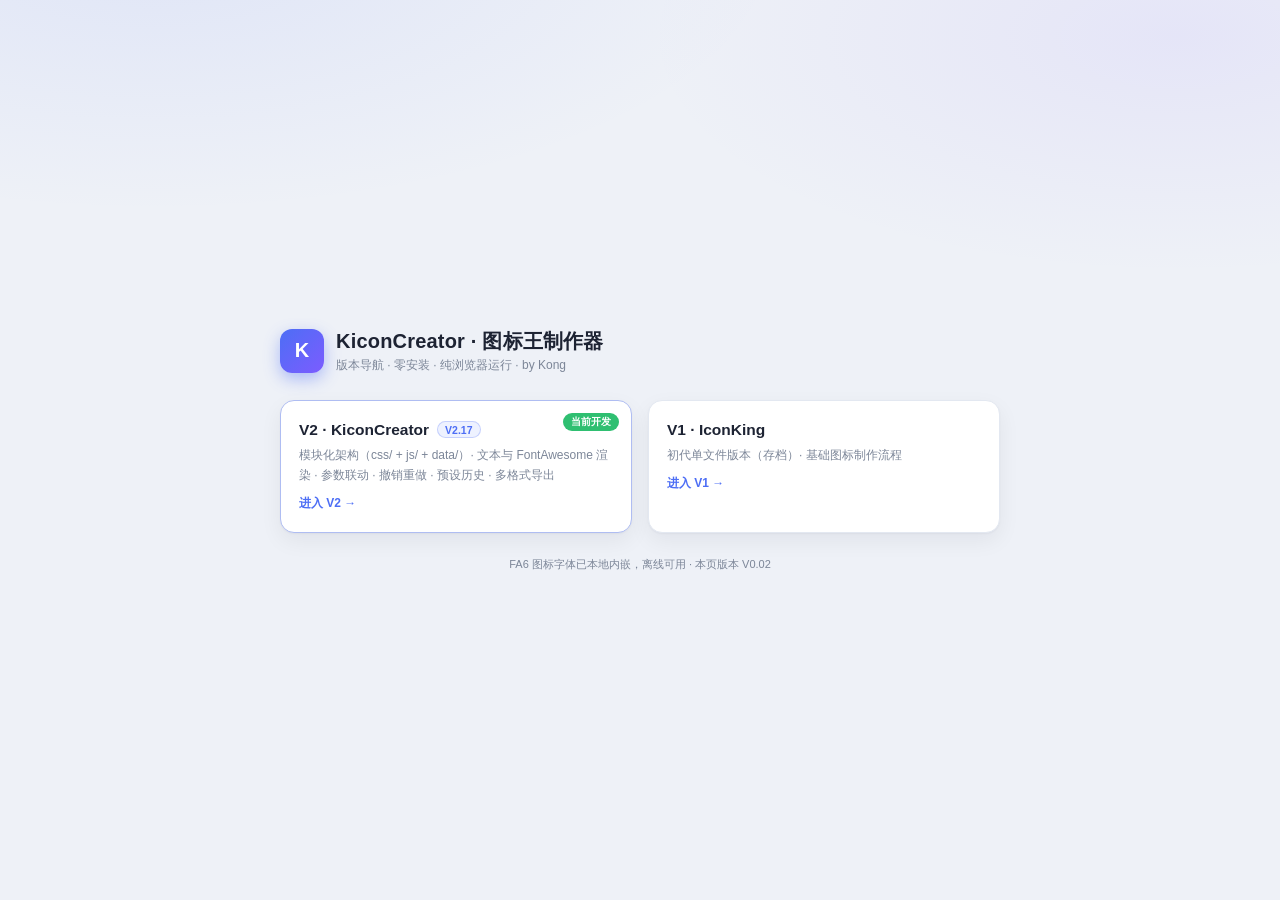
==== index.html @ 6e0a4759 "feat: 发布 V2.17 版本，新增形状与外框功能 本次更新完整实现了形状与外框模块，包括： 1. 新增bgshape.js形状几何引擎，支持无/圆形/圆角方形/正3~8边形/3~8角星等形状，实" ====
<!DOCTYPE html>
<html lang="zh-CN">
<head>
<meta charset="utf-8">
<meta name="viewport" content="width=device-width,initial-scale=1">
<title>KiconCreator · 版本导航</title>
<!-- 版本：V0.09 -->
<style>
:root{--bg:#eef1f7;--panel:#ffffff;--border:#e3e8f1;--text:#1d2333;--muted:#7c8698;--accent:#4d6ef5;--accent-2:#7c5cff;--soft:#eef2ff;--ok:#2fbf71}
*{box-sizing:border-box}
body{margin:0;min-height:100vh;display:grid;place-items:center;font-family:-apple-system,BlinkMacSystemFont,"Segoe UI","PingFang SC","Hiragino Sans GB","Microsoft YaHei",sans-serif;font-size:14px;color:var(--text);background:var(--bg);background-image:radial-gradient(900px 380px at 12% -6%,color-mix(in srgb,var(--accent) 9%,transparent),transparent 70%),radial-gradient(760px 340px at 92% 4%,color-mix(in srgb,var(--accent-2) 8%,transparent),transparent 70%);background-attachment:fixed}
.wrap{width:min(720px,92vw);padding:40px 0}
.head{display:flex;align-items:center;gap:12px;margin-bottom:26px}
.logo{width:44px;height:44px;border-radius:12px;flex:none;background:linear-gradient(135deg,var(--accent),var(--accent-2));color:#fff;font-weight:800;font-size:20px;display:grid;place-items:center;box-shadow:0 6px 16px color-mix(in srgb,var(--accent) 42%,transparent)}
h1{margin:0;font-size:20px;letter-spacing:.2px}
.head p{margin:2px 0 0;font-size:12px;color:var(--muted)}
.cards{display:grid;grid-template-columns:1fr 1fr;gap:16px}
@media (max-width:560px){.cards{grid-template-columns:1fr}}
.card{position:relative;display:block;padding:20px 18px;background:var(--panel);border:1px solid var(--border);border-radius:14px;text-decoration:none;color:var(--text);box-shadow:0 1px 2px rgba(16,24,40,.04),0 8px 22px rgba(16,24,40,.06);transition:.15s}
.card:hover{transform:translateY(-3px);border-color:var(--accent);box-shadow:0 12px 30px rgba(16,24,40,.12)}
.card h2{margin:0 0 6px;font-size:15.5px;display:flex;align-items:center;gap:8px}
.card .ver{display:inline-block;font-size:10.5px;font-weight:600;padding:1.5px 7px;border-radius:99px;background:var(--soft);color:var(--accent);border:1px solid color-mix(in srgb,var(--accent) 26%,transparent)}
.card p{margin:0;font-size:12px;color:var(--muted);line-height:1.7}
.card .go{display:inline-block;margin-top:10px;font-size:12px;font-weight:700;color:var(--accent)}
.card.primary{border-color:color-mix(in srgb,var(--accent) 35%,var(--border))}
.card.primary::after{content:"当前开发";position:absolute;top:12px;right:12px;font-size:10px;font-weight:700;color:#fff;background:var(--ok);padding:2px 8px;border-radius:99px}
.foot{margin-top:24px;text-align:center;font-size:11px;color:var(--muted)}
</style>
</head>
<body>
<main class="wrap">
  <header class="head">
    <div class="logo">K</div>
    <div>
      <h1>KiconCreator · 图标王制作器</h1>
      <p>版本导航 · 零安装 · 纯浏览器运行 · by Kong</p>
    </div>
  </header>
  <section class="cards">
    <a class="card primary" href="V2/index.html">
      <h2>V2 · KiconCreator <span class="ver">V2.17</span></h2>
      <p>模块化架构（css/ + js/ + data/）· 文本与 FontAwesome 渲染 · 参数联动 · 撤销重做 · 预设历史 · 多格式导出</p>
      <span class="go">进入 V2 →</span>
    </a>
    <a class="card" href="V1/IconMaker.html">
      <h2>V1 · IconKing</h2>
      <p>初代单文件版本（存档）· 基础图标制作流程</p>
      <span class="go">进入 V1 →</span>
    </a>
  </section>
  <footer class="foot">FA6 图标字体已本地内嵌，离线可用 · 本页版本 V0.02</footer>
</main>
</body>
</html>
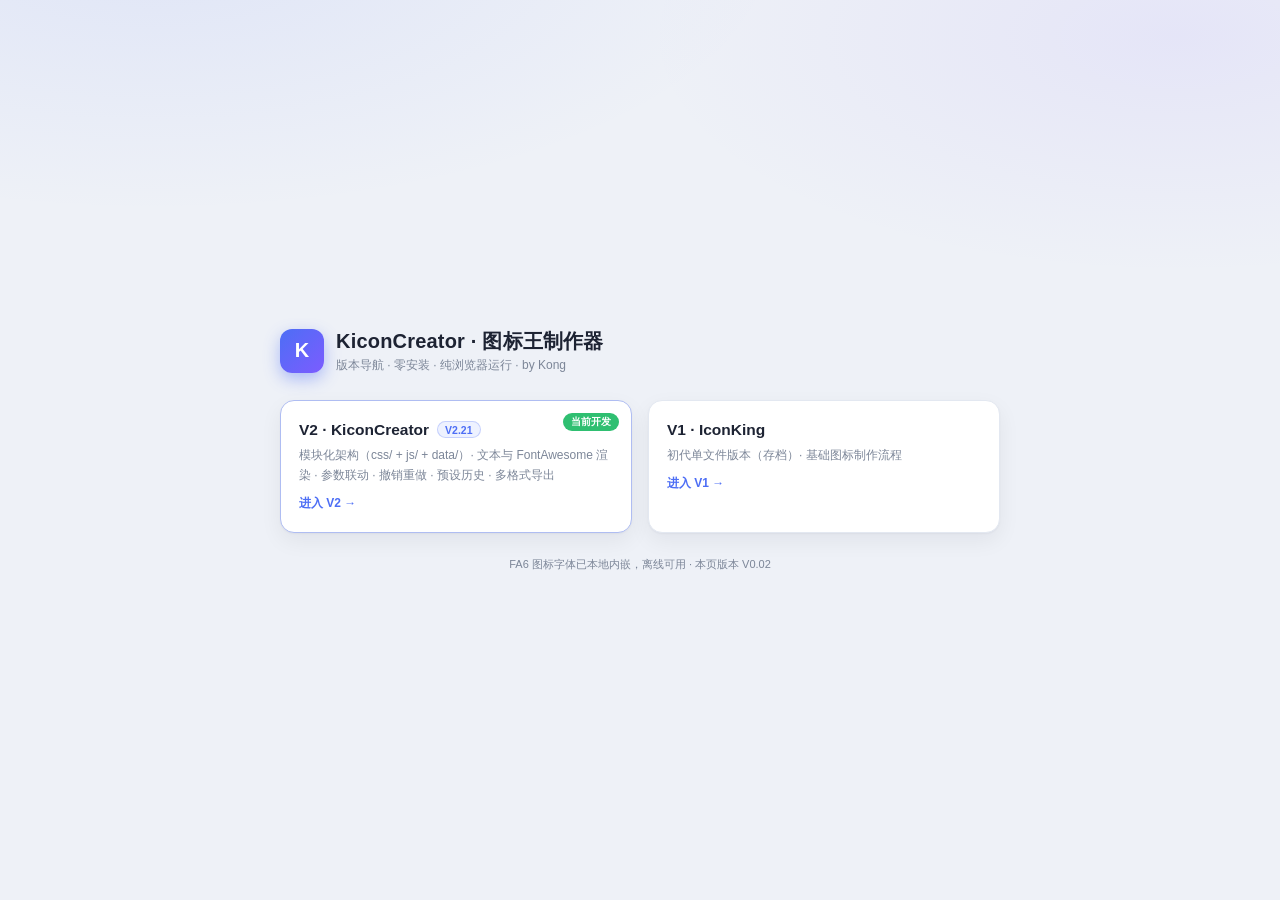
==== commit a04a9e5d: "chore: release v2.21 并完成本地预设体系重构 - 简化本地预设为单一来源 presets/index.js，支持直接手工编辑粘贴导出的预设JSON - 移除内置示例预设，预设列表内" ====
--- a/index.html
+++ b/index.html
@@ -38,7 +38,7 @@
   </header>
   <section class="cards">
     <a class="card primary" href="V2/index.html">
-      <h2>V2 · KiconCreator <span class="ver">V2.17</span></h2>
+      <h2>V2 · KiconCreator <span class="ver">V2.21</span></h2>
       <p>模块化架构（css/ + js/ + data/）· 文本与 FontAwesome 渲染 · 参数联动 · 撤销重做 · 预设历史 · 多格式导出</p>
       <span class="go">进入 V2 →</span>
     </a>
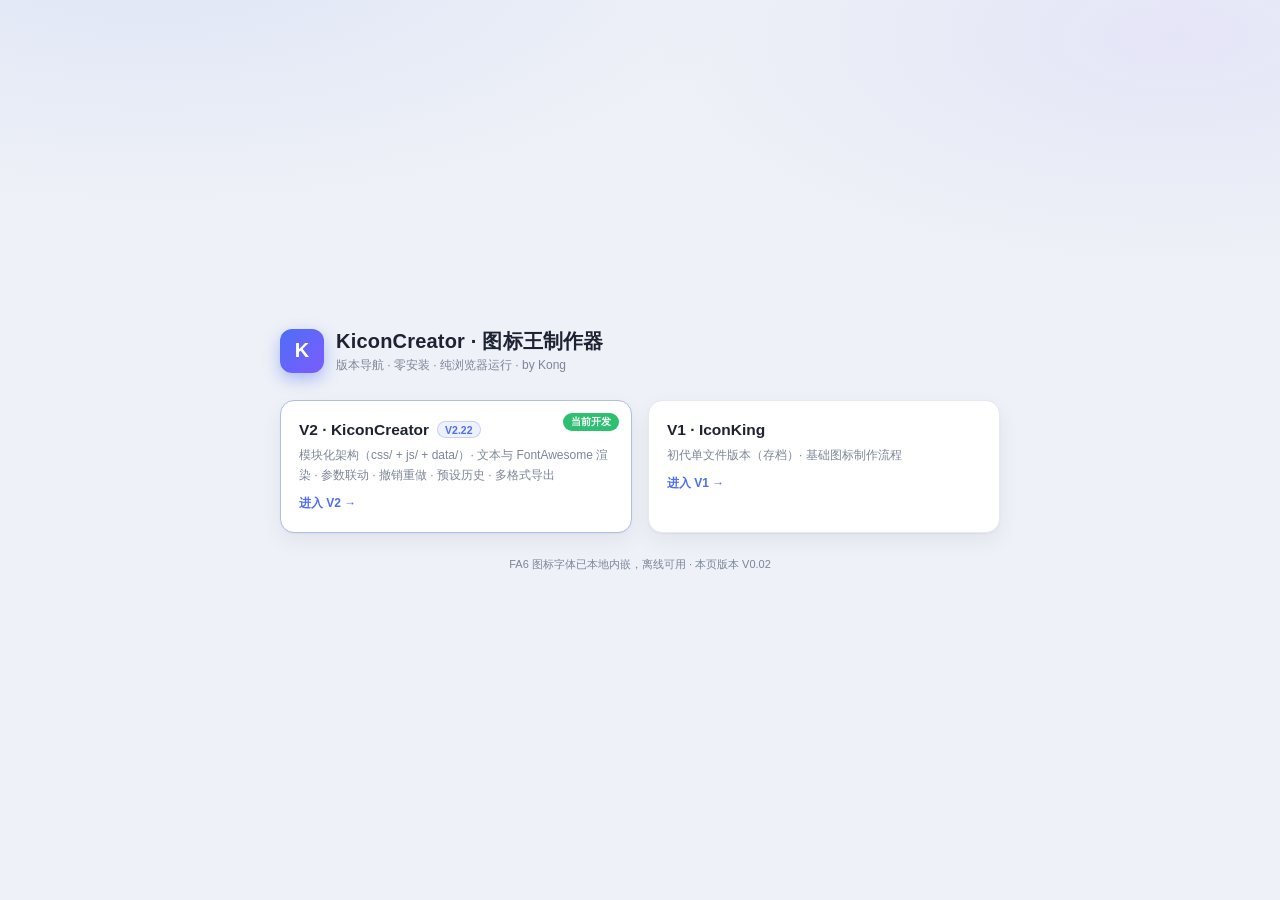
==== commit dc6f71f2: "画布的边界用虚线标记  完成背景的填充数量和布局以及纯色模式的实现" ====
--- a/index.html
+++ b/index.html
@@ -38,7 +38,7 @@
   </header>
   <section class="cards">
     <a class="card primary" href="V2/index.html">
-      <h2>V2 · KiconCreator <span class="ver">V2.21</span></h2>
+      <h2>V2 · KiconCreator <span class="ver">V2.22</span></h2>
       <p>模块化架构（css/ + js/ + data/）· 文本与 FontAwesome 渲染 · 参数联动 · 撤销重做 · 预设历史 · 多格式导出</p>
       <span class="go">进入 V2 →</span>
     </a>
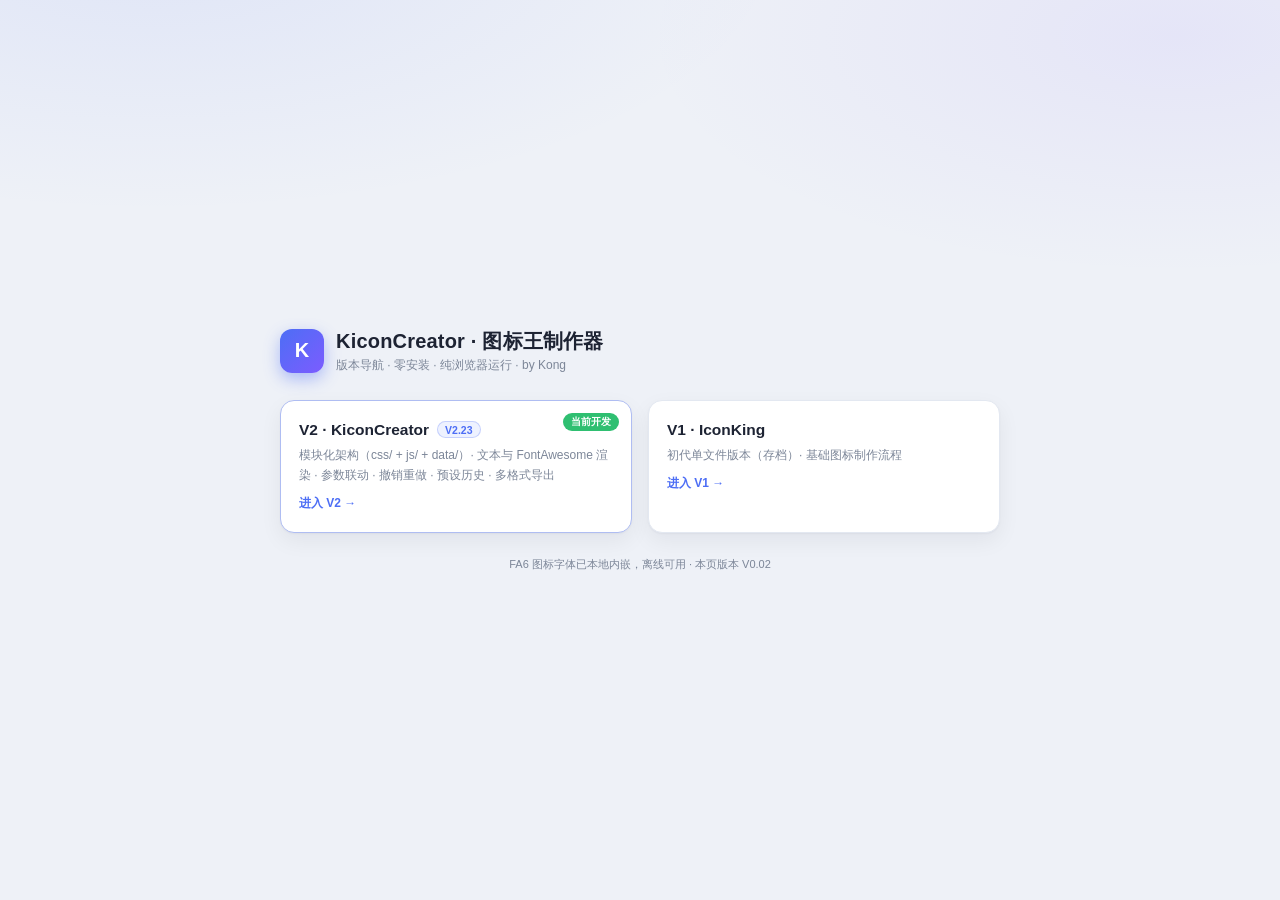
==== commit 51ce8cda: "1. 修复形状与外框模块、填充数量与布局模块中，所有参数滑块调节时候，输入框中的参数值、滑块的蓝色条不跟随变化的问题。  2. 点击填满绘图区域时候，应让背景形状在不超出画布边框情况下的尺寸最大值。 " ====
--- a/index.html
+++ b/index.html
@@ -38,7 +38,7 @@
   </header>
   <section class="cards">
     <a class="card primary" href="V2/index.html">
-      <h2>V2 · KiconCreator <span class="ver">V2.22</span></h2>
+      <h2>V2 · KiconCreator <span class="ver">V2.23</span></h2>
       <p>模块化架构（css/ + js/ + data/）· 文本与 FontAwesome 渲染 · 参数联动 · 撤销重做 · 预设历史 · 多格式导出</p>
       <span class="go">进入 V2 →</span>
     </a>
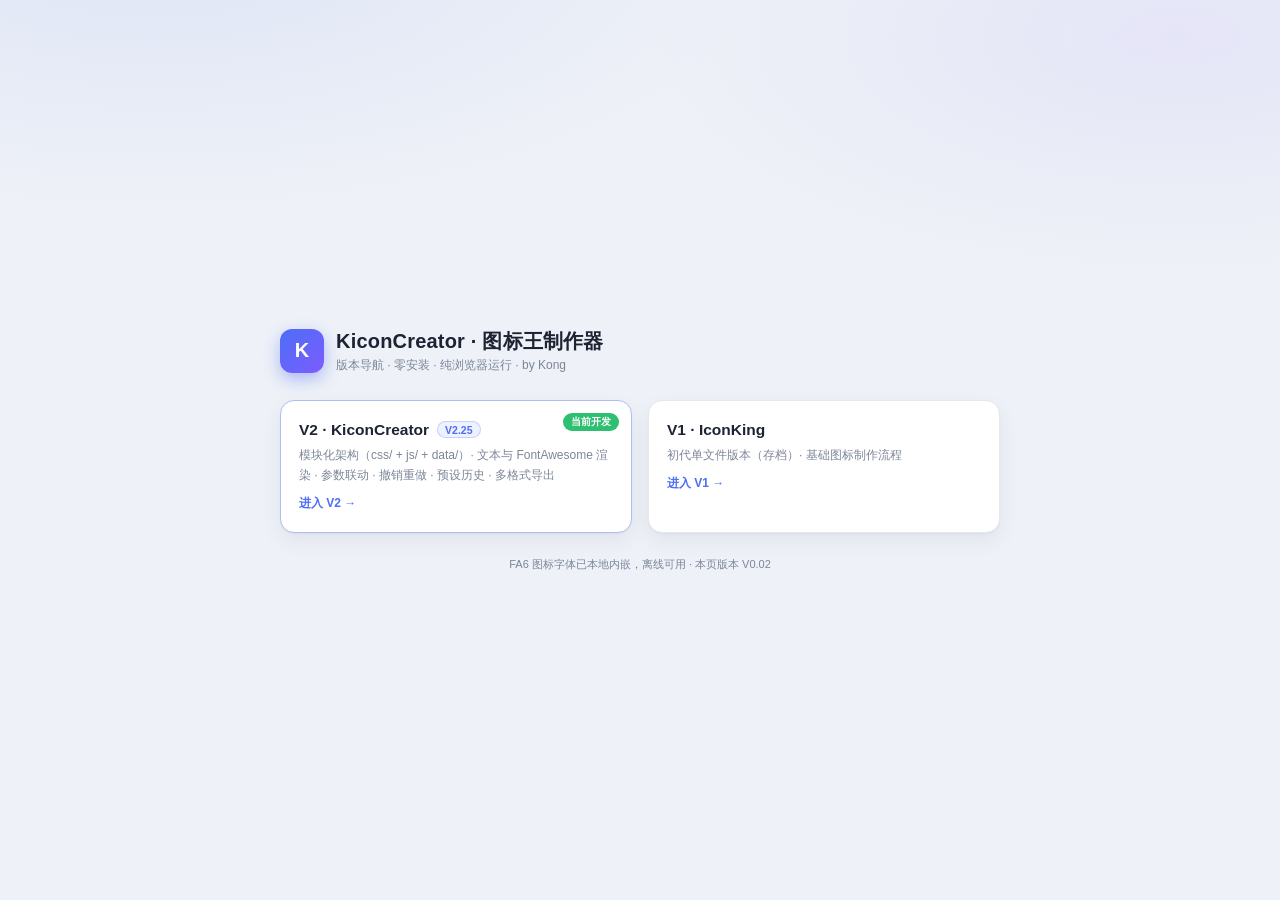
==== commit a6e576bb: "完成填充边界功能 遗留：形状边界为三角函数时候，带着外框一起变化" ====
--- a/index.html
+++ b/index.html
@@ -38,7 +38,7 @@
   </header>
   <section class="cards">
     <a class="card primary" href="V2/index.html">
-      <h2>V2 · KiconCreator <span class="ver">V2.23</span></h2>
+      <h2>V2 · KiconCreator <span class="ver">V2.25</span></h2>
       <p>模块化架构（css/ + js/ + data/）· 文本与 FontAwesome 渲染 · 参数联动 · 撤销重做 · 预设历史 · 多格式导出</p>
       <span class="go">进入 V2 →</span>
     </a>
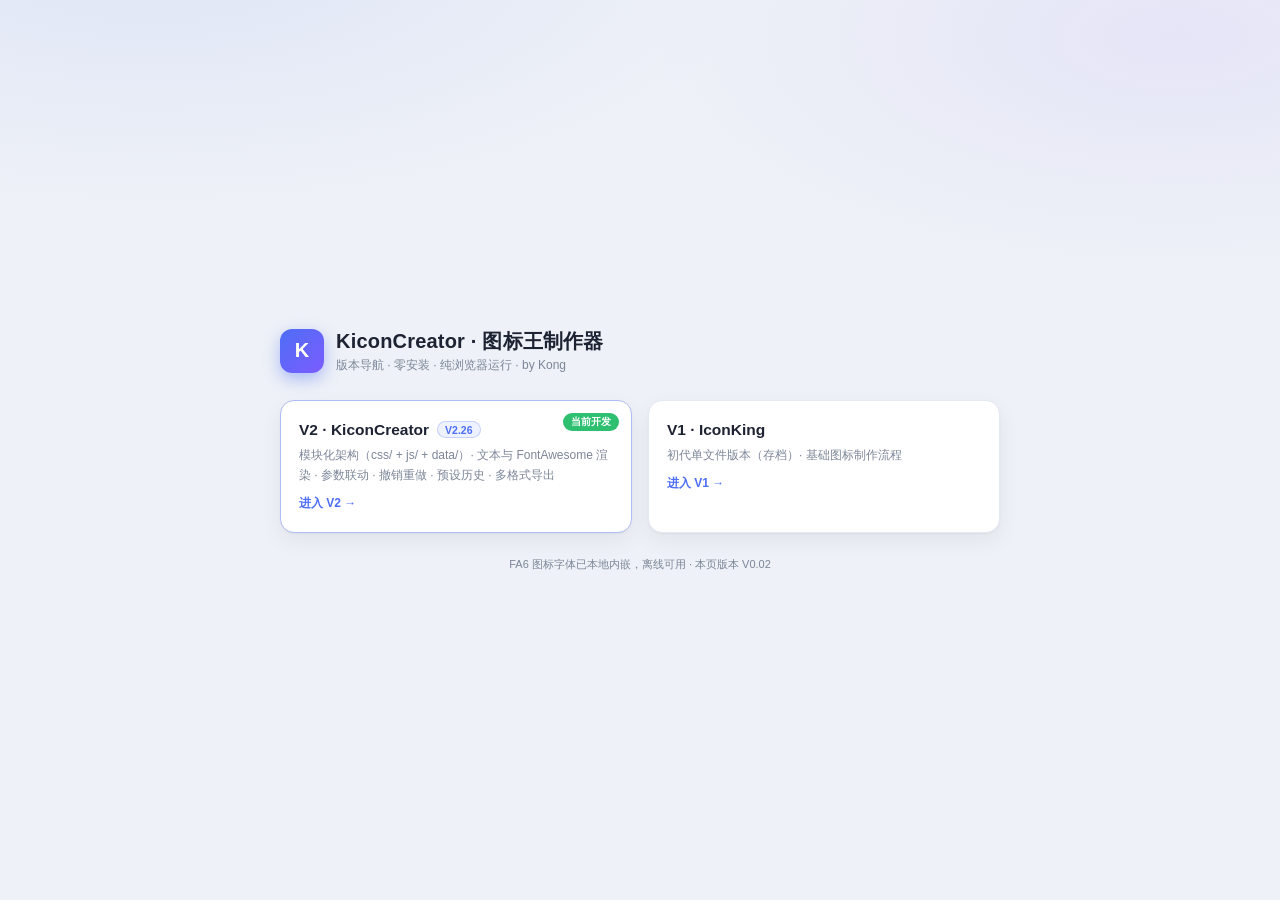
==== commit 3e8ee663: "fix(V2): 修正填充边界位移范围，仅作用于内部接缝 1.  调整边界形状位移逻辑，仅对色块间/层间的内部接缝做波形位移，填充外缘（最左/右竖边、最上/下边、饼图最外环外弧、单色层半径）保持直线/" ====
--- a/index.html
+++ b/index.html
@@ -38,7 +38,7 @@
   </header>
   <section class="cards">
     <a class="card primary" href="V2/index.html">
-      <h2>V2 · KiconCreator <span class="ver">V2.25</span></h2>
+      <h2>V2 · KiconCreator <span class="ver">V2.26</span></h2>
       <p>模块化架构（css/ + js/ + data/）· 文本与 FontAwesome 渲染 · 参数联动 · 撤销重做 · 预设历史 · 多格式导出</p>
       <span class="go">进入 V2 →</span>
     </a>
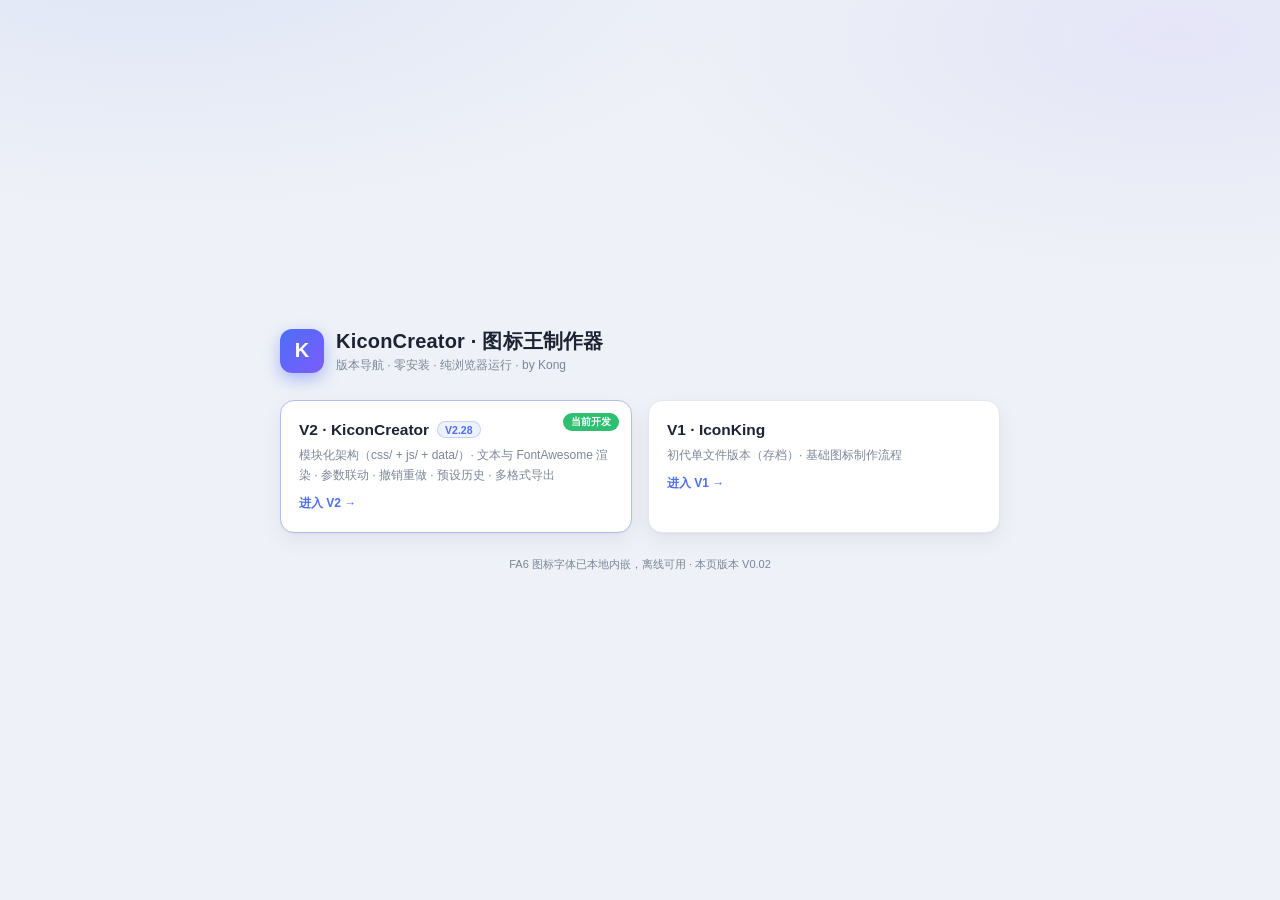
==== commit 16c8338a: "feat(V2): 升级至 V2.28，实现填充色块渐变与图片模式，拆分边界标签并修复 tan 曲线" ====
--- a/index.html
+++ b/index.html
@@ -38,7 +38,7 @@
   </header>
   <section class="cards">
     <a class="card primary" href="V2/index.html">
-      <h2>V2 · KiconCreator <span class="ver">V2.26</span></h2>
+      <h2>V2 · KiconCreator <span class="ver">V2.28</span></h2>
       <p>模块化架构（css/ + js/ + data/）· 文本与 FontAwesome 渲染 · 参数联动 · 撤销重做 · 预设历史 · 多格式导出</p>
       <span class="go">进入 V2 →</span>
     </a>
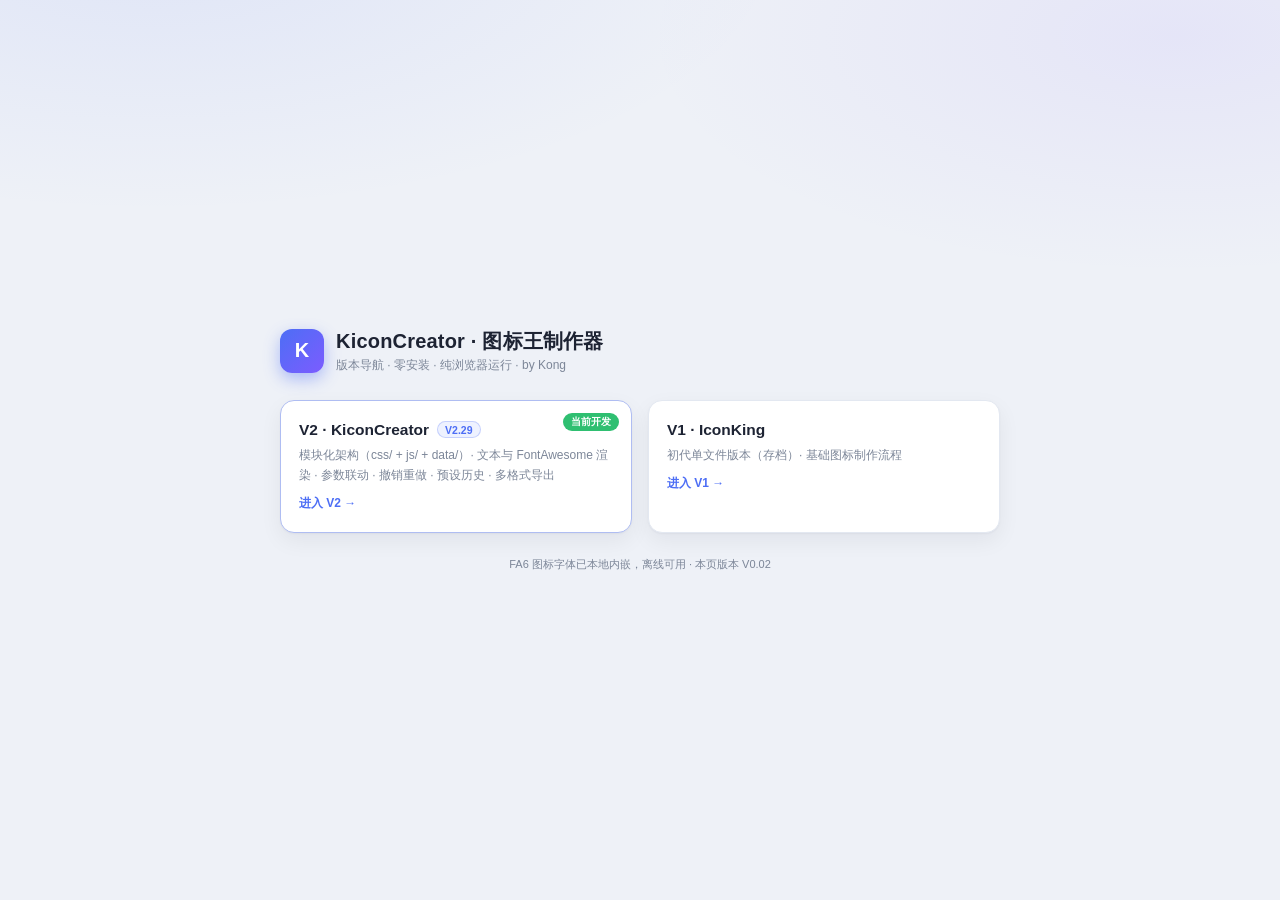
==== commit a5960004: "feat: 新增多尺寸打包、真实多尺寸 ICO 及下载历史删除按钮交互 新增打包功能：多尺寸打包、代码打包、原始图片打包；实现真实多尺寸 ICO 导出；修改下载历史删除按钮交互为右键/长按显示；更新版" ====
--- a/index.html
+++ b/index.html
@@ -38,7 +38,7 @@
   </header>
   <section class="cards">
     <a class="card primary" href="V2/index.html">
-      <h2>V2 · KiconCreator <span class="ver">V2.28</span></h2>
+      <h2>V2 · KiconCreator <span class="ver">V2.29</span></h2>
       <p>模块化架构（css/ + js/ + data/）· 文本与 FontAwesome 渲染 · 参数联动 · 撤销重做 · 预设历史 · 多格式导出</p>
       <span class="go">进入 V2 →</span>
     </a>
